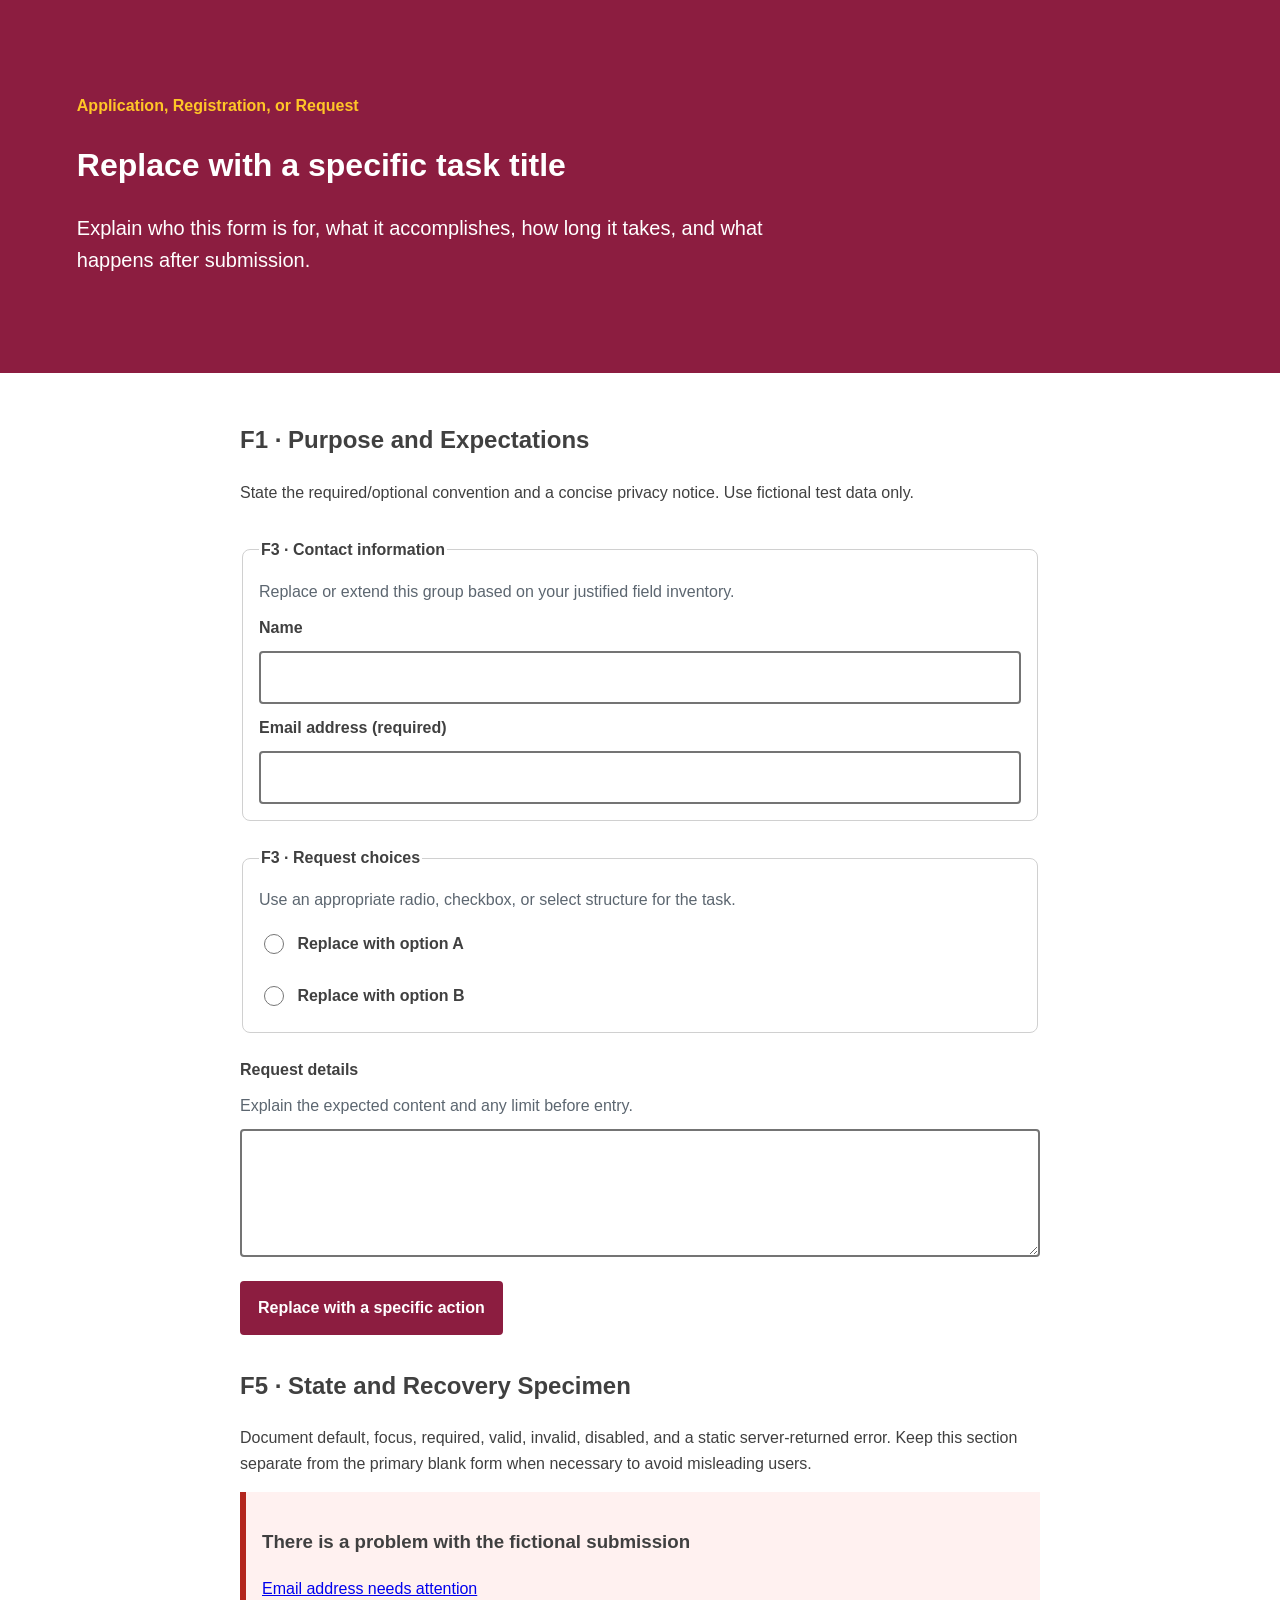
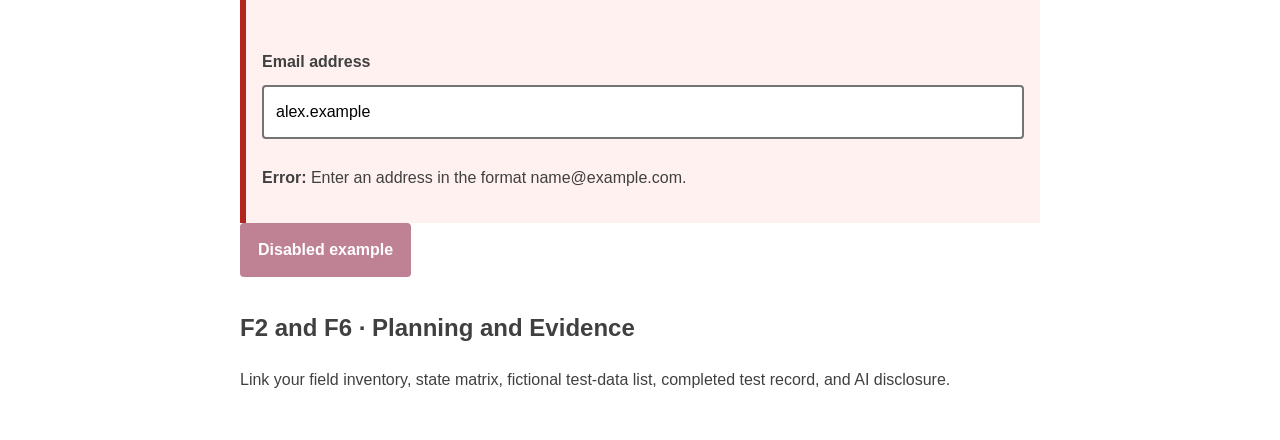
==== index.html @ 6241b1bb "Initial commit" ====
<!doctype html>
<html lang="en">
    <head>
        <meta charset="utf-8">
        <meta name="viewport" content="width=device-width,initial-scale=1">
        <title>Inclusive Form Flow</title><link rel="stylesheet" href="styles.css">
    </head>
    <body>
        <header class="page-header">
            <p class="eyebrow">Application, Registration, or Request</p>
            <h1>Replace with a specific task title</h1>
            <p class="lede">Explain who this form is for, what it accomplishes, how long it takes, and what happens after submission.</p>
        </header>
        <main>
            <section id="expectations">
                <h2>F1 · Purpose and Expectations</h2>
                <p>State the required/optional convention and a concise privacy notice. Use fictional test data only.</p>
            </section>
            <form action="" method="get">
                <fieldset>
                    <legend>F3 · Contact information</legend>
                    <p class="help">Replace or extend this group based on your justified field inventory.</p>
                    <div class="field">
                        <label for="name">Name</label>
                        <input id="name" name="name" type="text" autocomplete="name">
                    </div>
                    <div class="field">
                        <label for="email">Email address (required)</label>
                        <input id="email" name="email" type="email" autocomplete="email" required>
                    </div>
                </fieldset>
                <fieldset>
                    <legend>F3 · Request choices</legend>
                    <p class="help">Use an appropriate radio, checkbox, or select structure for the task.</p>
                    <label class="choice">
                        <input type="radio" name="request_type" value="option-a"> Replace with option A</label>
                        <label class="choice"><input type="radio" name="request_type" value="option-b"> Replace with option B</label>
                    </fieldset>
                    <div class="field">
                        <label for="details">Request details</label>
                        <p class="help" id="details-help">Explain the expected content and any limit before entry.</p>
                        <textarea id="details" name="details" aria-describedby="details-help"></textarea>
                    </div>
                    <button type="submit">Replace with a specific action</button>
                </form>
                <section id="states">
                    <h2>F5 · State and Recovery Specimen</h2>
                    <p>Document default, focus, required, valid, invalid, disabled, and a static server-returned error. Keep this section separate from the primary blank form when necessary to avoid misleading users.</p>
                    <div class="error-summary">
                        <h3>There is a problem with the fictional submission</h3>
                        <p><a href="#error-example">Email address needs attention</a></p>
                    </div>
                    <div class="field field-error">
                        <label for="error-example">Email address</label>
                        <input id="error-example" type="email" value="alex.example" aria-invalid="true" aria-describedby="error-message">
                        <p id="error-message"><strong>Error:</strong> Enter an address in the format name@example.com.</p>
                    </div>
                    <button type="button" disabled>Disabled example</button>
                </section>
                <section id="documentation">
                    <h2>F2 and F6 · Planning and Evidence</h2>
                    <p>Link your field inventory, state matrix, fictional test-data list, completed test record, and AI disclosure.</p>
                </section>
            </main>
        </body>
        </html>
---- styles.css ----
:root{
    --color-text:#404040;
    --color-surface:#fff;
    --color-action:#8c1d40;
    --color-accent:#ffc627;
    --color-border:#747474;
    --color-error:#b3261e;
    --color-muted:#5c6670;
    --space-3:1rem;
    --radius:.5rem;
    --measure:68ch;
}
*,*::before,*::after{
    box-sizing:border-box;
}
body{
    margin:0;
    color:var(--color-text);
    background:var(--color-surface);
    font-family:Arial,sans-serif;
    line-height:1.6;
}
.page-header{
    padding:clamp(2rem,6vw,5rem);
    background:var(--color-action);
    color:#fff;
}
.eyebrow{
    color:var(--color-accent);
    font-weight:700;
}
.lede{
    max-width:var(--measure);
    font-size:1.25rem;
}
main{
    max-width:52rem;
    margin:auto;
    padding:var(--space-3);
}
section,form{
    margin-block:2rem;
}
form,fieldset,.field{
    display:grid;
    gap:.65rem;
}
form{
    gap:1.5rem;
}
fieldset{
    padding:1rem;
    border:1px solid #d0d0d0;
    border-radius:var(--radius);
}
legend,label{
    font-weight:700;
}
.help{
    margin:0;
    color:var(--color-muted);
}
input,select,textarea,button{
    font:inherit;
}
input:not([type="radio"]):not([type="checkbox"]),select,textarea{
    width:100%;
    padding:.75rem;
    border:2px solid var(--color-border);
    border-radius:.25rem;
}
textarea{
    min-height:8rem;
    resize:vertical;
}
.choice{
    display:flex;
    gap:.65rem;
    align-items:flex-start;
    padding:.5rem 0;
}
.choice input{
    inline-size:1.25rem;
    block-size:1.25rem;
}
button{
    justify-self:start;
    min-height:44px;
    padding:.75rem 1rem;
    background:var(--color-action);
    color:#fff;
    border:2px solid var(--color-action);
    border-radius:.25rem;
    font-weight:700;
}
:focus-visible{
    outline:.2rem solid var(--color-accent);
    outline-offset:.2rem;
}
.error-summary,.field-error{
    padding:1rem;
    border-left:.4rem solid var(--color-error);
    background:#fff1f0;
}
.field-error input{
    border-color:var(--color-error);
}
button:disabled{
    opacity:.55;
    cursor:not-allowed;
}
@media (min-width:48rem){
    .paired-fields{
        display:grid;
        grid-template-columns:1fr 1fr;
        gap:1rem;
    }
}
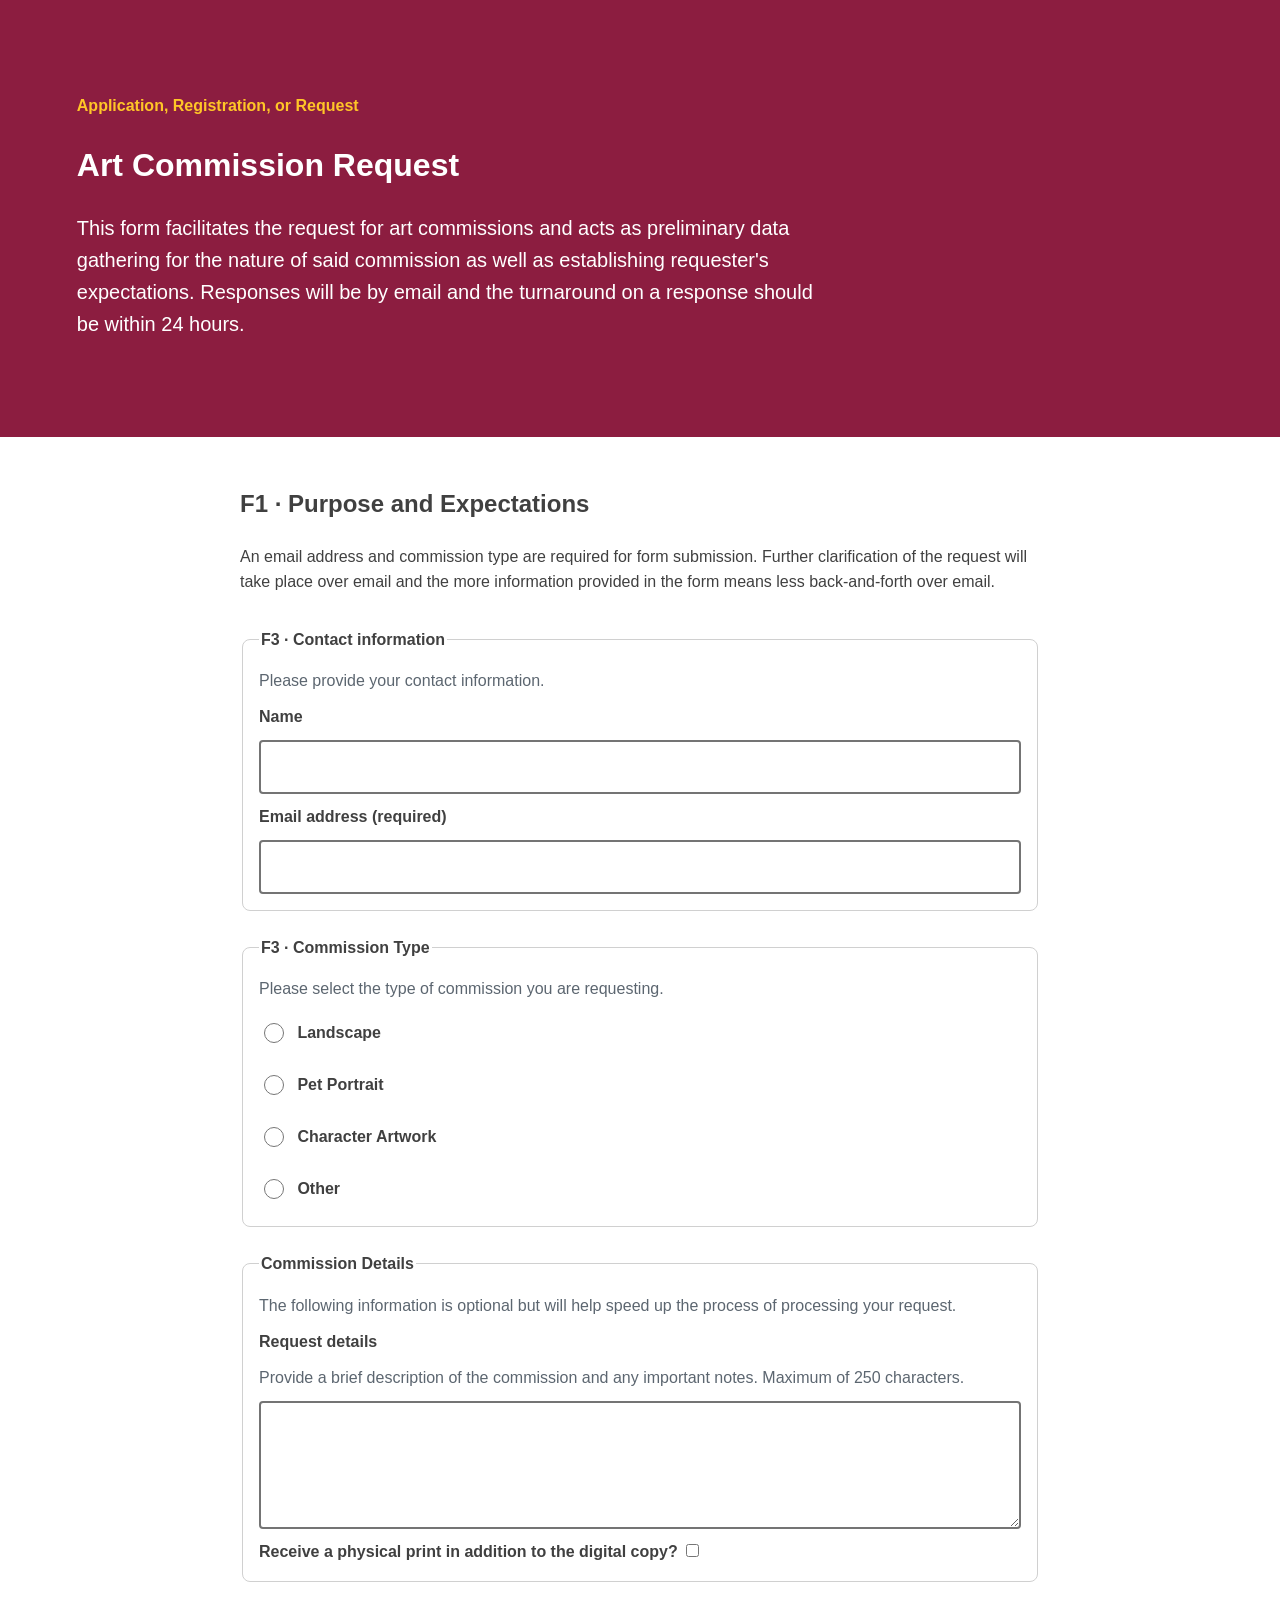
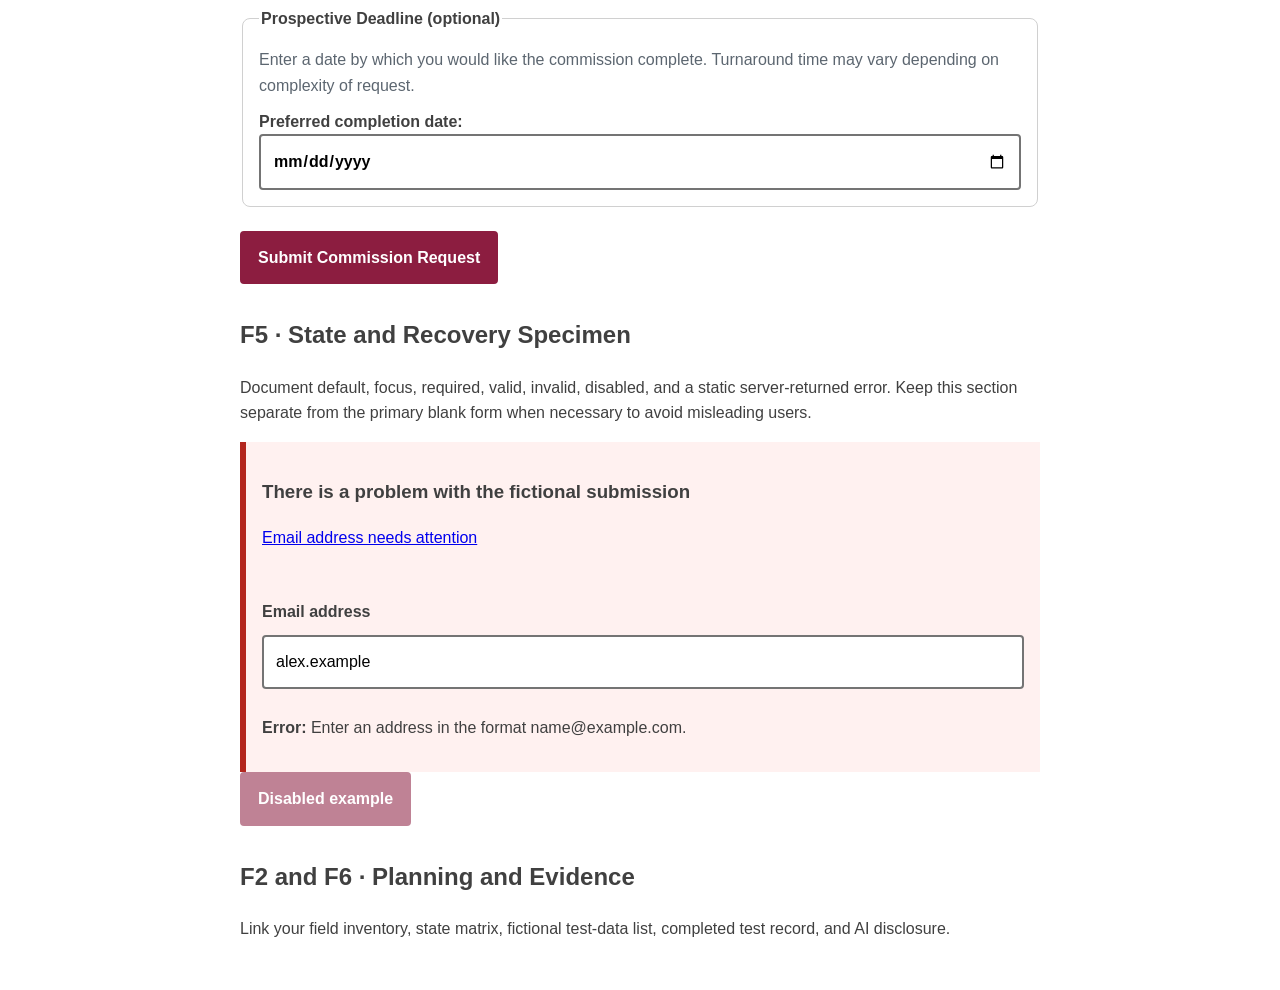
==== commit 369d9ec8: "Field Inventory and Form Field Replacement Filled out Field Inventory and replaced input elements an" ====
--- a/index.html
+++ b/index.html
@@ -8,18 +8,21 @@
     <body>
         <header class="page-header">
             <p class="eyebrow">Application, Registration, or Request</p>
-            <h1>Replace with a specific task title</h1>
-            <p class="lede">Explain who this form is for, what it accomplishes, how long it takes, and what happens after submission.</p>
+            <h1>Art Commission Request</h1>
+            <p class="lede">This form facilitates the request for art commissions and acts as preliminary data gathering for the nature of said commission as well as establishing requester's expectations.
+                Responses will be by email and the turnaround on a response should be within 24 hours.
+            </p>
         </header>
         <main>
             <section id="expectations">
                 <h2>F1 · Purpose and Expectations</h2>
-                <p>State the required/optional convention and a concise privacy notice. Use fictional test data only.</p>
+                <p>An email address and commission type are required for form submission. Further clarification of the request will take place over email and the more information provided in the form means less back-and-forth over email.
+                </p>
             </section>
             <form action="" method="get">
                 <fieldset>
                     <legend>F3 · Contact information</legend>
-                    <p class="help">Replace or extend this group based on your justified field inventory.</p>
+                    <p class="help">Please provide your contact information.</p>
                     <div class="field">
                         <label for="name">Name</label>
                         <input id="name" name="name" type="text" autocomplete="name">
@@ -30,18 +33,30 @@
                     </div>
                 </fieldset>
                 <fieldset>
-                    <legend>F3 · Request choices</legend>
-                    <p class="help">Use an appropriate radio, checkbox, or select structure for the task.</p>
+                    <legend>F3 · Commission Type</legend>
+                    <p class="help">Please select the type of commission you are requesting.</p>
                     <label class="choice">
-                        <input type="radio" name="request_type" value="option-a"> Replace with option A</label>
-                        <label class="choice"><input type="radio" name="request_type" value="option-b"> Replace with option B</label>
+                        <input type="radio" name="commission" value="landscape"> Landscape</label>
+                        <label class="choice"><input type="radio" name="commission" value="pet-portrait"> Pet Portrait</label>
+                        <label class="choice"><input type="radio" name="commission" value="character-art"> Character Artwork</label>
+                        <label class="choice"><input type="radio" name="commission" value="other"> Other</label>
                     </fieldset>
+                    <fieldset>
+                    <legend>Commission Details</legend>
+                    <p class="help">The following information is optional but will help speed up the process of processing your request.</p>
                     <div class="field">
                         <label for="details">Request details</label>
-                        <p class="help" id="details-help">Explain the expected content and any limit before entry.</p>
+                        <p class="help" id="details-help">Provide a brief description of the commission and any important notes. Maximum of 250 characters.</p>
                         <textarea id="details" name="details" aria-describedby="details-help"></textarea>
                     </div>
-                    <button type="submit">Replace with a specific action</button>
+                    <label for="print">Receive a physical print in addition to the digital copy? <input id="print" type="checkbox" name="print" value="yes"></label>
+                    </fieldset>
+                    <fieldset>
+                        <legend>Prospective Deadline (optional)</legend>
+                        <p class="help">Enter a date by which you would like the commission complete. Turnaround time may vary depending on complexity of request.</p>
+                        <label for="deadline">Preferred completion date: <input id="deadline" type="date" name="deadline" min="2026-10-20"></label>
+                    </fieldset>
+                    <button type="submit">Submit Commission Request</button>
                 </form>
                 <section id="states">
                     <h2>F5 · State and Recovery Specimen</h2>
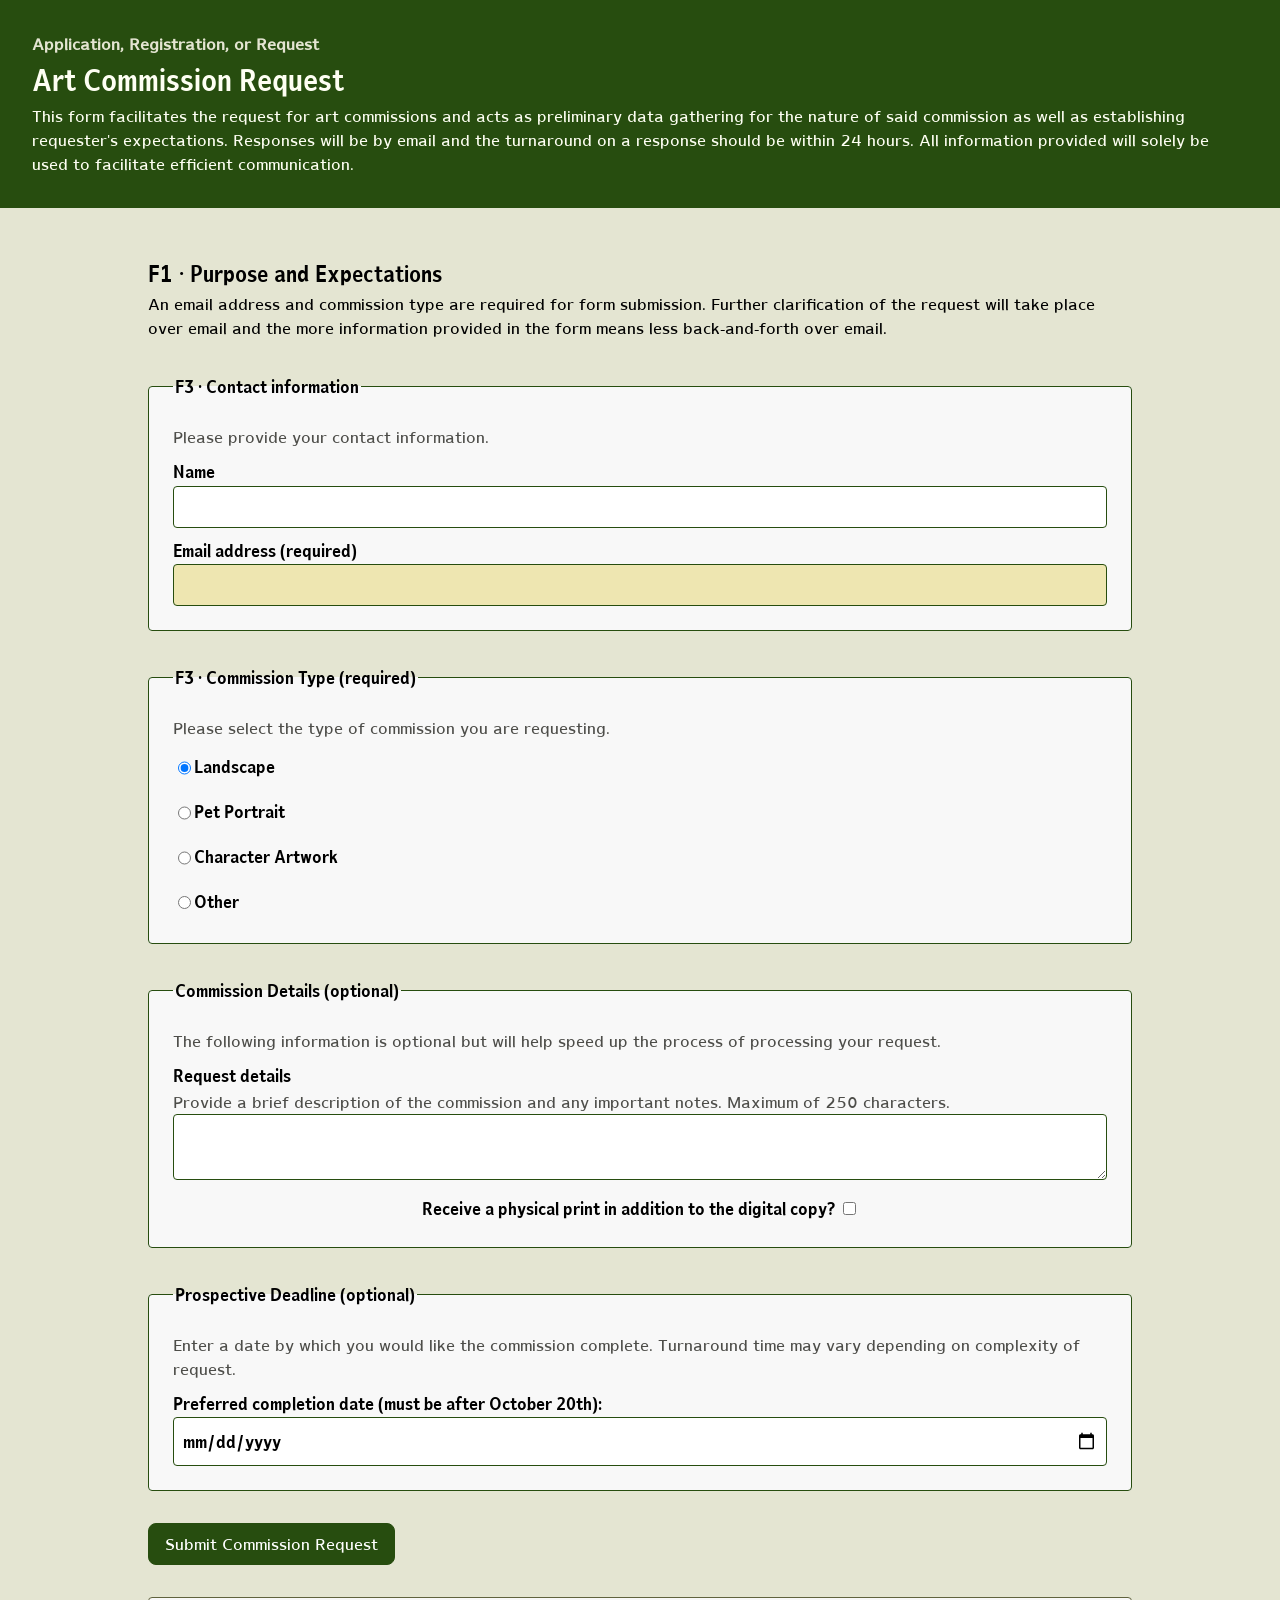
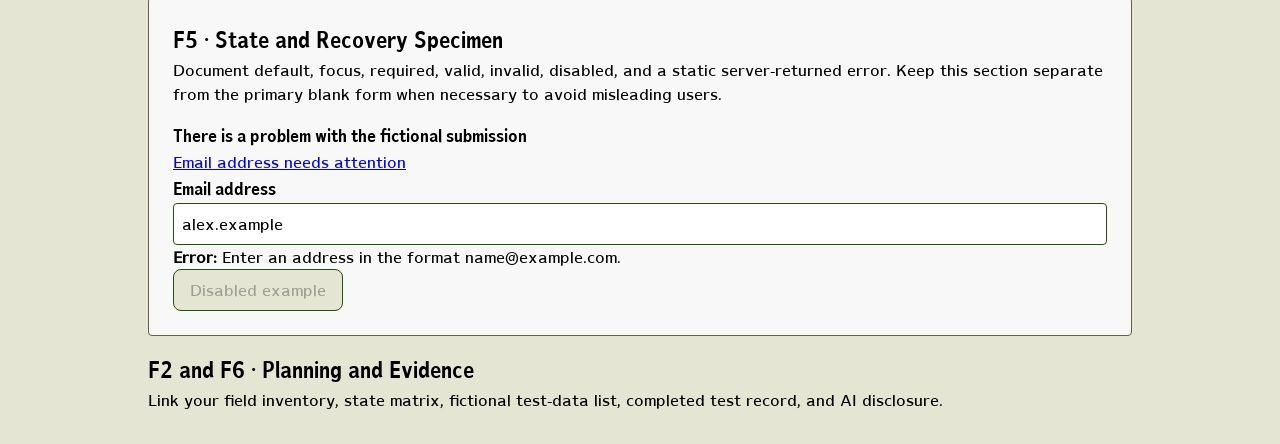
==== commit 13c544da: "Initial CSS and Reset Applying css and reset from prior modules and extending styling." ====
--- a/index.html
+++ b/index.html
@@ -10,7 +10,7 @@
             <p class="eyebrow">Application, Registration, or Request</p>
             <h1>Art Commission Request</h1>
             <p class="lede">This form facilitates the request for art commissions and acts as preliminary data gathering for the nature of said commission as well as establishing requester's expectations.
-                Responses will be by email and the turnaround on a response should be within 24 hours.
+                Responses will be by email and the turnaround on a response should be within 24 hours. All information provided will solely be used to facilitate efficient communication.
             </p>
         </header>
         <main>
@@ -20,7 +20,7 @@
                 </p>
             </section>
             <form action="" method="get">
-                <fieldset>
+                <fieldset class="card">
                     <legend>F3 · Contact information</legend>
                     <p class="help">Please provide your contact information.</p>
                     <div class="field">
@@ -32,33 +32,33 @@
                         <input id="email" name="email" type="email" autocomplete="email" required>
                     </div>
                 </fieldset>
-                <fieldset>
-                    <legend>F3 · Commission Type</legend>
+                <fieldset class="card">
+                    <legend>F3 · Commission Type (required)</legend>
                     <p class="help">Please select the type of commission you are requesting.</p>
                     <label class="choice">
-                        <input type="radio" name="commission" value="landscape"> Landscape</label>
+                        <input type="radio" name="commission" value="landscape" checked> Landscape</label>
                         <label class="choice"><input type="radio" name="commission" value="pet-portrait"> Pet Portrait</label>
                         <label class="choice"><input type="radio" name="commission" value="character-art"> Character Artwork</label>
                         <label class="choice"><input type="radio" name="commission" value="other"> Other</label>
                     </fieldset>
-                    <fieldset>
-                    <legend>Commission Details</legend>
+                    <fieldset class="card">
+                    <legend>Commission Details (optional)</legend>
                     <p class="help">The following information is optional but will help speed up the process of processing your request.</p>
                     <div class="field">
                         <label for="details">Request details</label>
                         <p class="help" id="details-help">Provide a brief description of the commission and any important notes. Maximum of 250 characters.</p>
                         <textarea id="details" name="details" aria-describedby="details-help"></textarea>
                     </div>
-                    <label for="print">Receive a physical print in addition to the digital copy? <input id="print" type="checkbox" name="print" value="yes"></label>
+                    <label for="print" id="select-print">Receive a physical print in addition to the digital copy? <input id="print" type="checkbox" name="print" value="yes"></label>
                     </fieldset>
-                    <fieldset>
+                    <fieldset class="card">
                         <legend>Prospective Deadline (optional)</legend>
                         <p class="help">Enter a date by which you would like the commission complete. Turnaround time may vary depending on complexity of request.</p>
-                        <label for="deadline">Preferred completion date: <input id="deadline" type="date" name="deadline" min="2026-10-20"></label>
+                        <label for="deadline">Preferred completion date (must be after October 20th): <input id="deadline" type="date" name="deadline" min="2026-10-20"></label>
                     </fieldset>
                     <button type="submit">Submit Commission Request</button>
                 </form>
-                <section id="states">
+                <section id="states" class="card-secondary">
                     <h2>F5 · State and Recovery Specimen</h2>
                     <p>Document default, focus, required, valid, invalid, disabled, and a static server-returned error. Keep this section separate from the primary blank form when necessary to avoid misleading users.</p>
                     <div class="error-summary">
--- a/styles.css
+++ b/styles.css
@@ -1,118 +1,199 @@
+@font-face {
+    font-family: 'LT Veritas Cond';
+    src: url('LTVeritas-BoldCondensed.woff2') format('woff2'),
+        url('LTVeritas-BoldCondensed.woff') format('woff');
+    font-weight: bold;
+    font-style: normal;
+    font-display: swap;
+}
+/* I swapped cocogoose for a condensed bold version of LT Veritas 
+since the Cocogoose font was a trial and didn't support numbers. */
+
+@font-face {
+    font-family: 'LT Veritas Med';
+    src: url('LTVeritas-Medium.woff2') format('woff2'),
+        url('LTVeritas-Medium.woff') format('woff');
+    font-weight: 500;
+    font-style: normal;
+    font-display: swap;
+}
+
+
+/* Providing a predictable basis for layout sizing and spacing */
+*, *::before, *::after { box-sizing: border-box; }
+
+/* Margin reset to allow for more control from author styling */
+body, h1, h2, h3, h4, p, figure{
+    margin: 0;
+}
+
+/* Line height for better readability */
+body{
+    line-height: 1.5;
+}
+
+/* Media Responsiveness */
+img, figure, svg{
+    max-width: 100%;
+    height: auto;
+    display: block;
+}
+
+/* Font inheritance for form elements */
+input, button, select, textarea{
+    font: inherit;
+}
+
+/* End of selective reset */
+
 :root{
-    --color-text:#404040;
-    --color-surface:#fff;
-    --color-action:#8c1d40;
-    --color-accent:#ffc627;
-    --color-border:#747474;
-    --color-error:#b3261e;
-    --color-muted:#5c6670;
-    --space-3:1rem;
-    --radius:.5rem;
-    --measure:68ch;
+    --background-color: #E4E5D2; /* Body Background Color */
+    --main-text-color: #000000; /* Main Text Color */
+    --main-accent-color: #274D0F; /* Main Accent Color (links, header, etc.) */
+    --text-secondary-color: #fefff3; /*Secondary Text Color in case of dark backgrounds */
+    --secondary-accent-color: #60633e; /* Secondary Accent Color */
+
+    --surface-color: #F8F8F8; /* Card Background Color */
+    --card-radius: 0.25rem; /* Card Border Radius */
+
+    --background-notice: #EEE6B1; /* Notice Background Color */
+    --border-notice: #998b70; /* Notice Border Color */
+
+    --error-background: #ef946b;
+    --error: #e9581f;
+    --success-background: #b1e6b1;
+    --success: #1f9e1f;
+
+    --button-background: #274D0F; /* Button Background Color */
+    --button-radius: .5rem; /* Button Border Radius */
+    --button-text-size: 1rem; /* Button Text Size */
+    --button-hover:  #60633e; /* Button Background color on hover */
+    --button-text: #FFFFFF; /* Button Text Color */
+
+    --disabled-background: #E4E5D2; /* Disabled Button Background Color */
+    --disabled-text: #9d9d91; /* Disabled Button Text Color */
+
+    --heading-font-main: 'LT Veritas Cond', sans-serif; /* Heading (h1) Font */
+    --heading-font-sub: 'LT Veritas Cond', sans-serif; /* Sub Heading (h2, h3, h4) Font */
+    --body-font: 'LT Veritas Med', 'Arial', sans-serif; /* Body Font */
 }
-*,*::before,*::after{
-    box-sizing:border-box;
+
+body{
+    background-color: var(--background-color);
+    font-family: var(--body-font);
 }
-body{
-    margin:0;
-    color:var(--color-text);
-    background:var(--color-surface);
-    font-family:Arial,sans-serif;
-    line-height:1.6;
+
+header{
+    background-color: var(--main-accent-color);
+    color: var(--text-secondary-color);
+    padding: 2rem;
 }
-.page-header{
-    padding:clamp(2rem,6vw,5rem);
-    background:var(--color-action);
-    color:#fff;
+
+.eyebrow{
+    color: var(--background-color);
+    font-weight: bold;
 }
-.eyebrow{
-    color:var(--color-accent);
-    font-weight:700;
+
+main{
+    max-width: 1000px;
+    margin: 2rem auto;
+    padding: 0 .5rem;
 }
-.lede{
-    max-width:var(--measure);
-    font-size:1.25rem;
+
+h1{
+    font-family: var(--heading-font-main);
+    font-size: clamp(1.8rem, 2.5vw, 2.8rem);
 }
-main{
-    max-width:52rem;
+
+h2, h3, h4{
+    font-family: var(--heading-font-sub);
+    padding-top: 1rem;
+}
+
+button{
+    background-color: var(--button-background);
+    color: var(--button-text);
+    border: 1px solid var(--main-accent-color);
+    border-radius: var(--button-radius);
+    font-size: var(--button-text-size);
+    padding: .5rem 1rem;
+}
+button:hover{
+    background-color: var(--button-hover);
+}
+
+.card{
+    background-color: var(--surface-color);
+    padding: 1.5rem;
+    border: 1px solid var(--main-accent-color);
+    border-radius: var(--card-radius);
+}
+
+.card-secondary{
+    background-color: var(--surface-color);
+    padding: 1.5rem;
+    border: 1px solid var(--secondary-accent-color);
+    border-radius: var(--card-radius);
+    margin-top: 2rem;
+}
+
+.card-secondary h2{
+    padding-top: 0;
+}
+
+fieldset{
+    margin: 2rem 0;
+    display: grid;
+    gap: .5rem;
+}
+
+legend, label{
+    font-size: 1.2rem;
+    font-family:var(--heading-font-sub);
+}
+
+.choice{
+    padding: .25rem 0;
+    display: flex;
+}
+
+input:not([type="radio"]):not([type="checkbox"]), select, textarea{
+    width: 100%;
+    padding: .5rem;
+    border: 1px solid var(--main-accent-color);
+    border-radius: var(--card-radius);
+}
+
+#select-print{
     margin:auto;
-    padding:var(--space-3);
 }
-section,form{
-    margin-block:2rem;
+
+.help{
+    color: #4d4d49;
 }
-form,fieldset,.field{
-    display:grid;
-    gap:.65rem;
+
+
+input:required{
+    background-color: var(--background-notice);
+    border: 1px solid var(--border-notice);
 }
-form{
-    gap:1.5rem;
+input:required:valid{
+    background-color: var(--success-background);
+    border: 1px solid var(--success);
 }
-fieldset{
-    padding:1rem;
-    border:1px solid #d0d0d0;
-    border-radius:var(--radius);
+
+input:user-invalid{
+    background-color: var(--error-background);
+    border: 2px dashed var(--error);
 }
-legend,label{
-    font-weight:700;
+
+:focus-visible{
+    outline: 2px solid var(--main-accent-color);
+    outline-offset: 2px;
 }
-.help{
-    margin:0;
-    color:var(--color-muted);
+
+:disabled{
+    background-color: var(--disabled-background);
+    color: var(--disabled-text);
+    cursor: not-allowed;
 }
-input,select,textarea,button{
-    font:inherit;
-}
-input:not([type="radio"]):not([type="checkbox"]),select,textarea{
-    width:100%;
-    padding:.75rem;
-    border:2px solid var(--color-border);
-    border-radius:.25rem;
-}
-textarea{
-    min-height:8rem;
-    resize:vertical;
-}
-.choice{
-    display:flex;
-    gap:.65rem;
-    align-items:flex-start;
-    padding:.5rem 0;
-}
-.choice input{
-    inline-size:1.25rem;
-    block-size:1.25rem;
-}
-button{
-    justify-self:start;
-    min-height:44px;
-    padding:.75rem 1rem;
-    background:var(--color-action);
-    color:#fff;
-    border:2px solid var(--color-action);
-    border-radius:.25rem;
-    font-weight:700;
-}
-:focus-visible{
-    outline:.2rem solid var(--color-accent);
-    outline-offset:.2rem;
-}
-.error-summary,.field-error{
-    padding:1rem;
-    border-left:.4rem solid var(--color-error);
-    background:#fff1f0;
-}
-.field-error input{
-    border-color:var(--color-error);
-}
-button:disabled{
-    opacity:.55;
-    cursor:not-allowed;
-}
-@media (min-width:48rem){
-    .paired-fields{
-        display:grid;
-        grid-template-columns:1fr 1fr;
-        gap:1rem;
-    }
-}
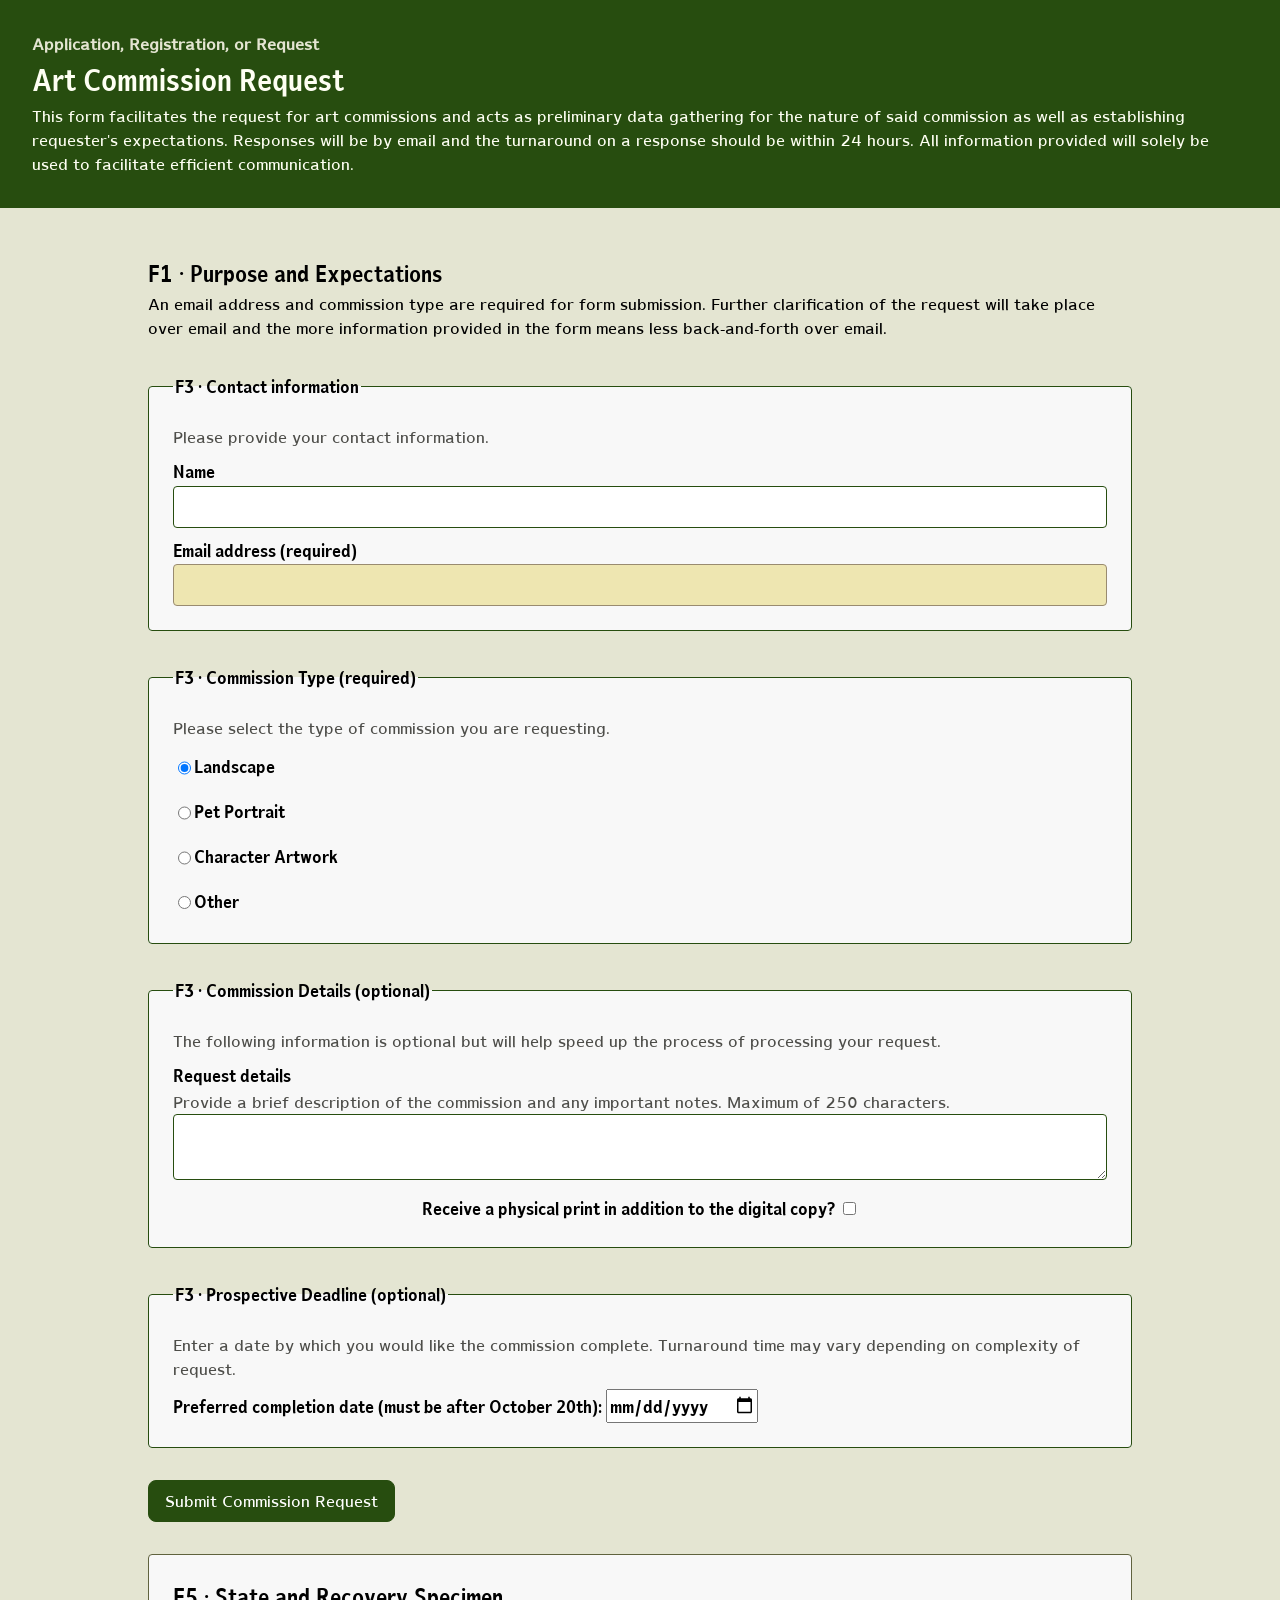
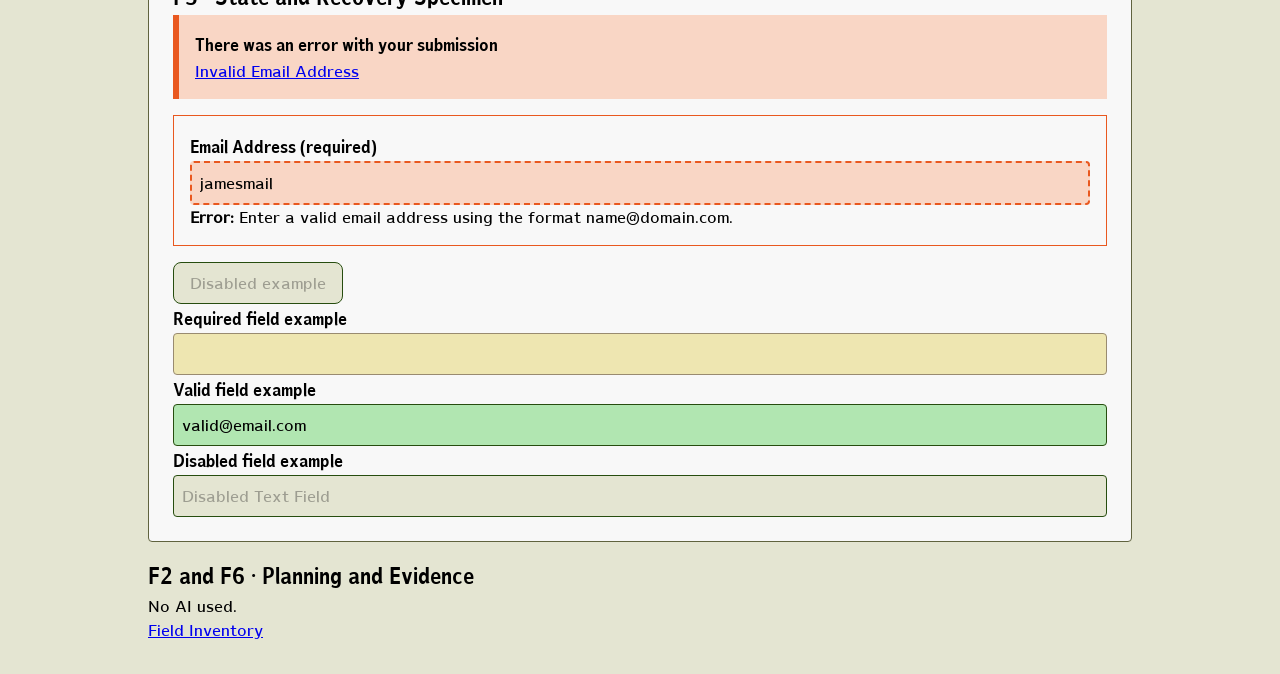
==== commit b8692acc: "State Specimen and Minor Tweaks Added to the state specimen. Adjusted some CSS" ====
--- a/index.html
+++ b/index.html
@@ -26,10 +26,12 @@
                     <div class="field">
                         <label for="name">Name</label>
                         <input id="name" name="name" type="text" autocomplete="name">
+                        <span></span>
                     </div>
                     <div class="field">
                         <label for="email">Email address (required)</label>
                         <input id="email" name="email" type="email" autocomplete="email" required>
+                        <span></span>
                     </div>
                 </fieldset>
                 <fieldset class="card">
@@ -42,17 +44,17 @@
                         <label class="choice"><input type="radio" name="commission" value="other"> Other</label>
                     </fieldset>
                     <fieldset class="card">
-                    <legend>Commission Details (optional)</legend>
+                    <legend>F3 · Commission Details (optional)</legend>
                     <p class="help">The following information is optional but will help speed up the process of processing your request.</p>
                     <div class="field">
                         <label for="details">Request details</label>
                         <p class="help" id="details-help">Provide a brief description of the commission and any important notes. Maximum of 250 characters.</p>
-                        <textarea id="details" name="details" aria-describedby="details-help"></textarea>
+                        <textarea id="details" name="details" aria-describedby="details-help" maxlength="250"></textarea>
                     </div>
                     <label for="print" id="select-print">Receive a physical print in addition to the digital copy? <input id="print" type="checkbox" name="print" value="yes"></label>
                     </fieldset>
                     <fieldset class="card">
-                        <legend>Prospective Deadline (optional)</legend>
+                        <legend>F3 · Prospective Deadline (optional)</legend>
                         <p class="help">Enter a date by which you would like the commission complete. Turnaround time may vary depending on complexity of request.</p>
                         <label for="deadline">Preferred completion date (must be after October 20th): <input id="deadline" type="date" name="deadline" min="2026-10-20"></label>
                     </fieldset>
@@ -60,21 +62,33 @@
                 </form>
                 <section id="states" class="card-secondary">
                     <h2>F5 · State and Recovery Specimen</h2>
-                    <p>Document default, focus, required, valid, invalid, disabled, and a static server-returned error. Keep this section separate from the primary blank form when necessary to avoid misleading users.</p>
                     <div class="error-summary">
-                        <h3>There is a problem with the fictional submission</h3>
-                        <p><a href="#error-example">Email address needs attention</a></p>
+                        <h3>There was an error with your submission</h3>
+                        <p><a href="#error-example">Invalid Email Address</a></p>
                     </div>
                     <div class="field field-error">
-                        <label for="error-example">Email address</label>
-                        <input id="error-example" type="email" value="alex.example" aria-invalid="true" aria-describedby="error-message">
-                        <p id="error-message"><strong>Error:</strong> Enter an address in the format name@example.com.</p>
+                        <label for="error-example">Email Address (required)</label>
+                        <input id="error-example" type="email" value="jamesmail" aria-invalid="true" aria-describedby="error-message">
+                        <p id="error-message"><strong>Error:</strong> Enter a valid email address using the format name@domain.com.</p>
                     </div>
                     <button type="button" disabled>Disabled example</button>
+                    <div>
+                        <label for="required-field">Required field example</label>
+                        <input id="required-field" type="text" required>
+
+                        <label for="valid-field">Valid field example</label>
+                        <input id="valid-field" type="email" value="valid@email.com" valid>
+
+                        <label for="disabled-field">Disabled field example</label>
+                        <input id="disabled-field" type="text" disabled value="Disabled Text Field">
+                    </div>
                 </section>
                 <section id="documentation">
                     <h2>F2 and F6 · Planning and Evidence</h2>
-                    <p>Link your field inventory, state matrix, fictional test-data list, completed test record, and AI disclosure.</p>
+                    <p>No AI used.
+                        <br>
+                        <a href="field-inventory-template.html">Field Inventory</a>
+                    </p>
                 </section>
             </main>
         </body>
--- a/styles.css
+++ b/styles.css
@@ -60,6 +60,7 @@
     --border-notice: #998b70; /* Notice Border Color */
 
     --error-background: #ef946b;
+    --error-bg-light: #f9d6c5;
     --error: #e9581f;
     --success-background: #b1e6b1;
     --success: #1f9e1f;
@@ -157,7 +158,7 @@
     display: flex;
 }
 
-input:not([type="radio"]):not([type="checkbox"]), select, textarea{
+input[type="email"], input[type="text"], textarea{
     width: 100%;
     padding: .5rem;
     border: 1px solid var(--main-accent-color);
@@ -177,14 +178,25 @@
     background-color: var(--background-notice);
     border: 1px solid var(--border-notice);
 }
-input:required:valid{
+input:required:valid, input:user-valid{
     background-color: var(--success-background);
     border: 1px solid var(--success);
 }
 
+input:user-valid + span::before{
+    content: "✓";
+    color: var(--success);
+}
+
 input:user-invalid{
-    background-color: var(--error-background);
+    background-color: var(--error-bg-light);
     border: 2px dashed var(--error);
+    --main-accent-color: var(--error);
+}
+
+input:user-invalid + span::before{
+    content: "✗";
+    color: var(--error);
 }
 
 :focus-visible{
@@ -192,8 +204,37 @@
     outline-offset: 2px;
 }
 
-:disabled{
+:disabled, :hover:disabled{
     background-color: var(--disabled-background);
     color: var(--disabled-text);
     cursor: not-allowed;
 }
+
+.error-summary h3{
+    padding-top: 0;
+}
+
+.error-summary{
+    border-left: .4rem solid var(--error);
+    background-color: var(--error-bg-light);
+    padding: 1rem;
+}
+
+.field-error{
+    border: 1px solid var(--error);
+    padding: 1rem;
+    margin: 1rem 0;
+}
+
+
+#states input:valid{
+    background-color: var(--success-background);
+}
+
+
+/* The reason I'm targeting this so specifically is because I'm using user-valid/invalid for
+styling elsewhere so the document doesn't load with error and success fields right off rip. */
+.field-error input:invalid{
+    background-color: var(--error-bg-light);
+    border: 2px dashed var(--error);
+}
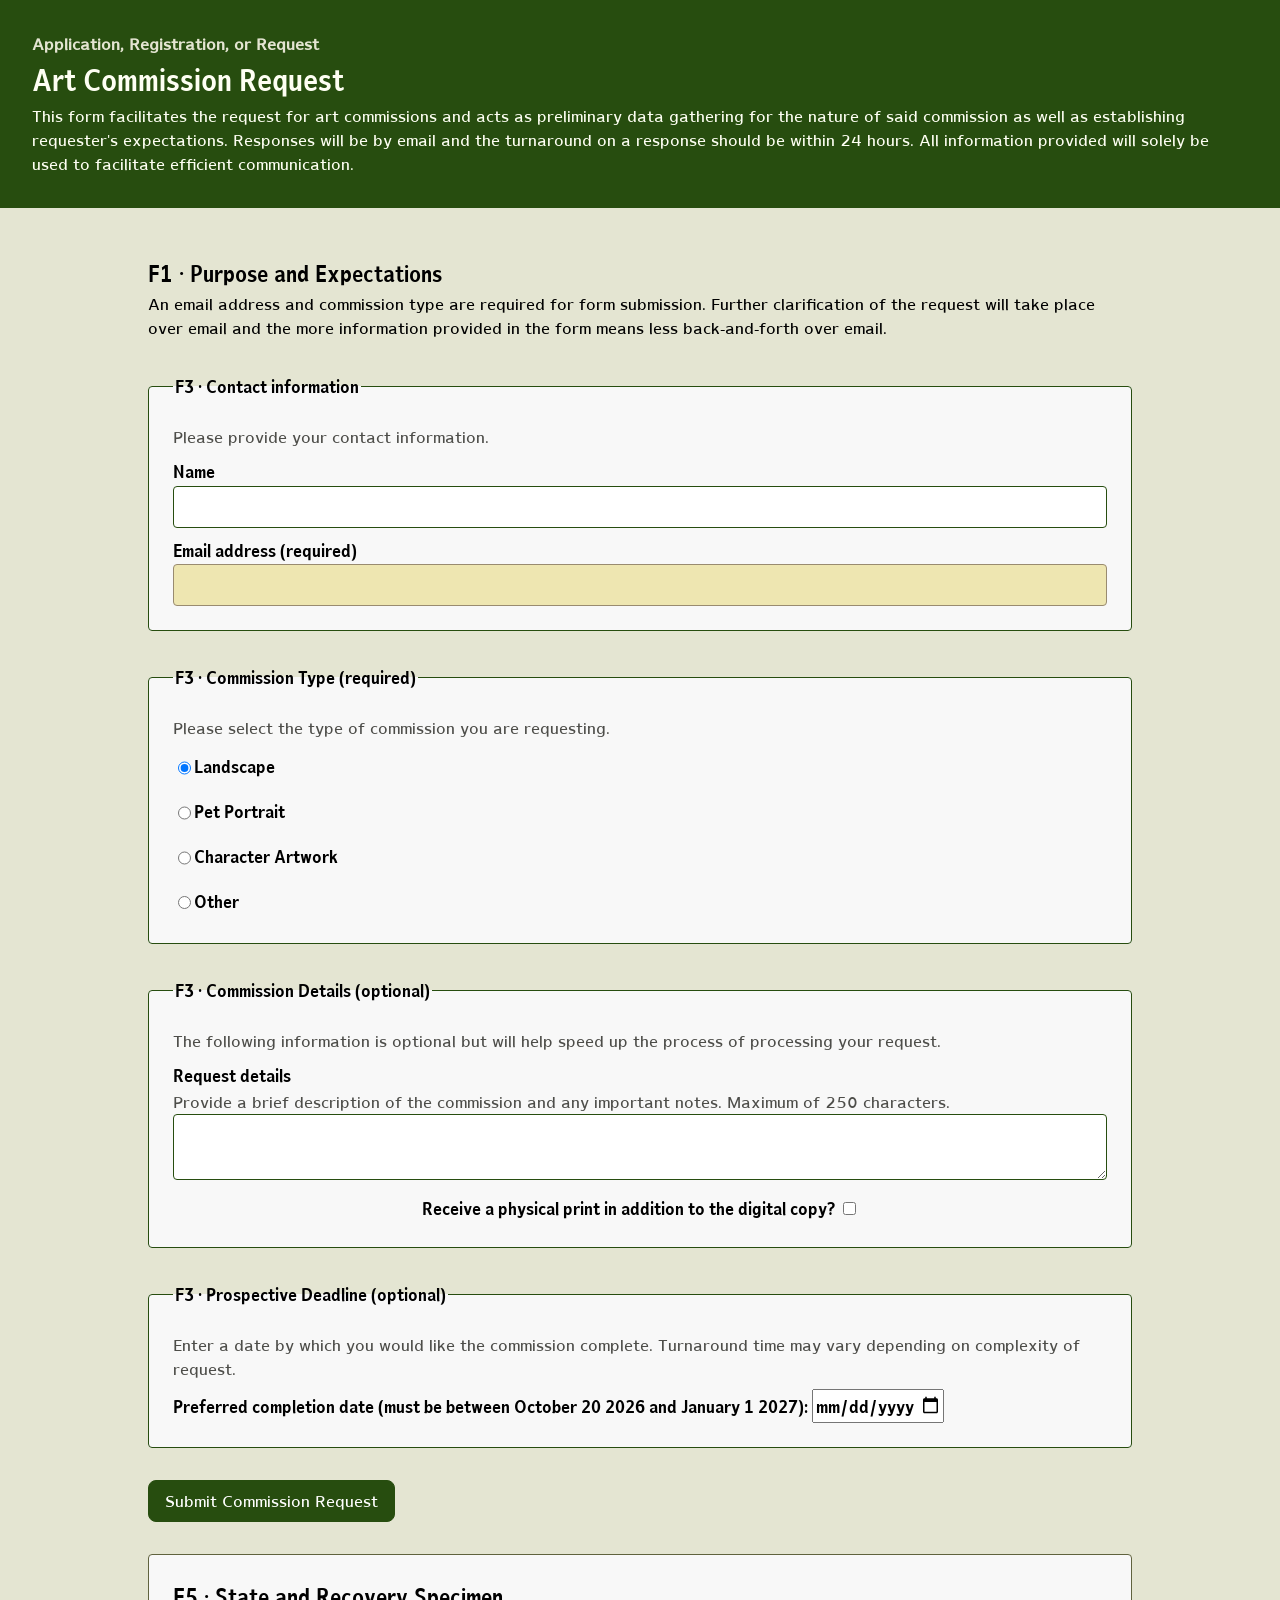
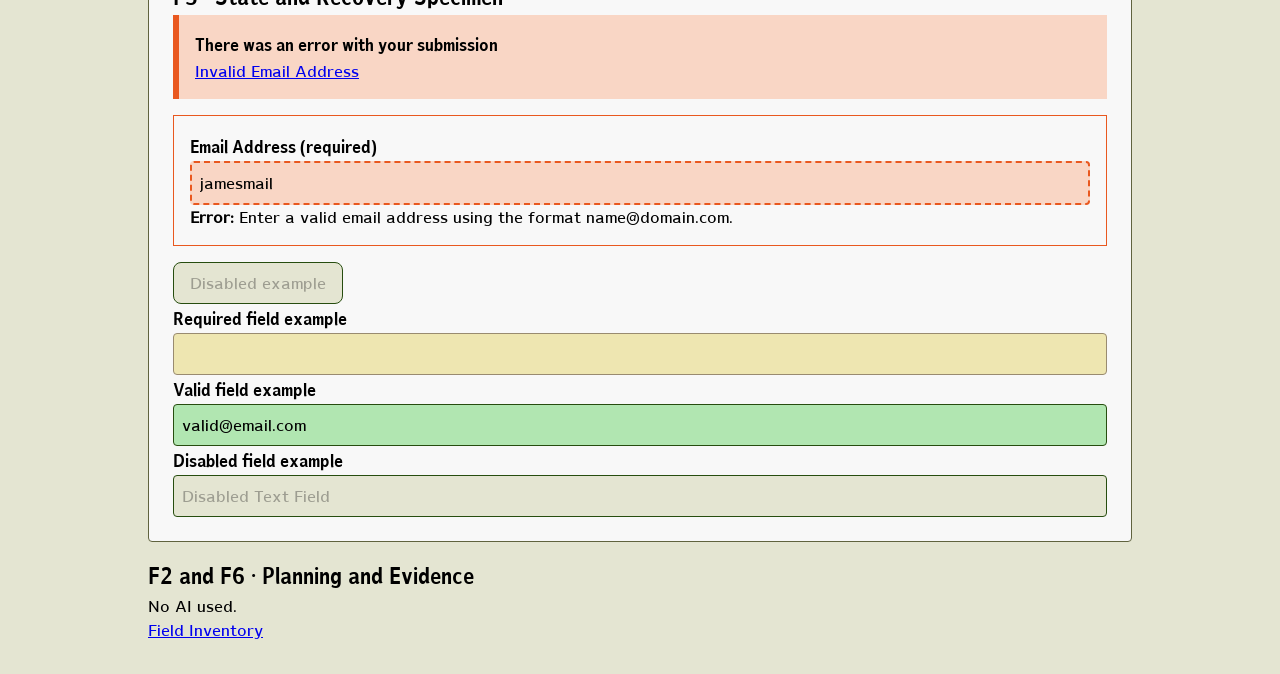
==== commit 8c425ee7: "Max Bound For Date Input Added maximum boundary for the deadline date input, thats all" ====
--- a/index.html
+++ b/index.html
@@ -19,7 +19,7 @@
                 <p>An email address and commission type are required for form submission. Further clarification of the request will take place over email and the more information provided in the form means less back-and-forth over email.
                 </p>
             </section>
-            <form action="" method="get">
+            <form  method="get">
                 <fieldset class="card">
                     <legend>F3 · Contact information</legend>
                     <p class="help">Please provide your contact information.</p>
@@ -56,7 +56,7 @@
                     <fieldset class="card">
                         <legend>F3 · Prospective Deadline (optional)</legend>
                         <p class="help">Enter a date by which you would like the commission complete. Turnaround time may vary depending on complexity of request.</p>
-                        <label for="deadline">Preferred completion date (must be after October 20th): <input id="deadline" type="date" name="deadline" min="2026-10-20"></label>
+                        <label for="deadline">Preferred completion date (must be between October 20 2026 and January 1 2027): <input id="deadline" type="date" name="deadline" min="2026-10-20" max="2027-01-01"></label>
                     </fieldset>
                     <button type="submit">Submit Commission Request</button>
                 </form>
@@ -77,7 +77,7 @@
                         <input id="required-field" type="text" required>
 
                         <label for="valid-field">Valid field example</label>
-                        <input id="valid-field" type="email" value="valid@email.com" valid>
+                        <input id="valid-field" type="email" value="valid@email.com">
 
                         <label for="disabled-field">Disabled field example</label>
                         <input id="disabled-field" type="text" disabled value="Disabled Text Field">
